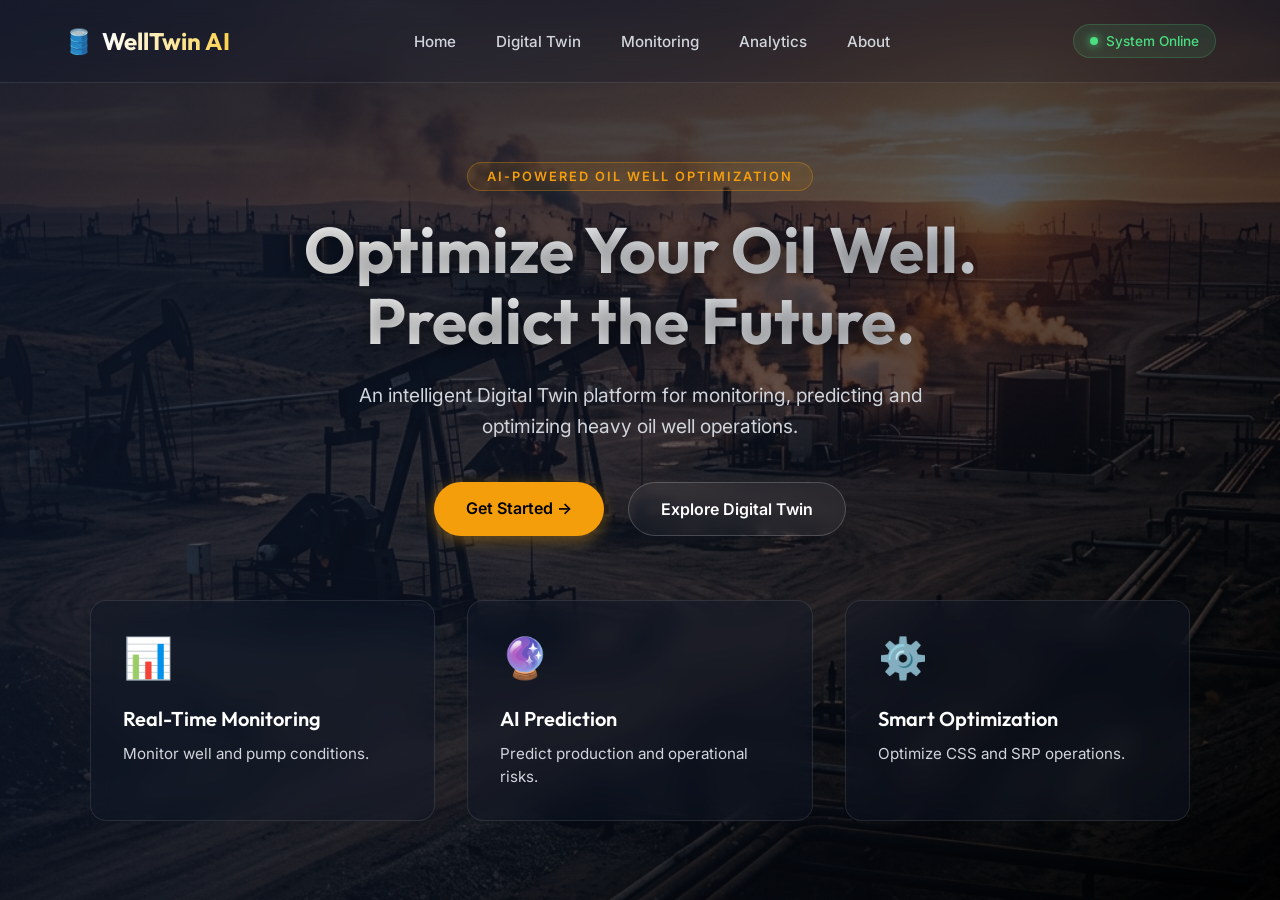
==== frontend/index.html @ 24ad2205 "Initial commit: Added frontend prototype pages for WellTwin AI" ====
<!DOCTYPE html>
<html lang="en">
<head>
    <meta charset="UTF-8">
    <meta name="viewport" content="width=device-width, initial-scale=1.0">
    <meta name="description" content="WellTwin AI - AI-powered Oil Well Digital Twin platform for heavy oil well optimization.">
    <title>WellTwin AI - AI-Powered Oil Well Optimization</title>
    <link rel="stylesheet" href="style.css">
    <!-- Google Fonts -->
    <link href="https://fonts.googleapis.com/css2?family=Outfit:wght@300;400;500;600;700&family=Inter:wght@400;500&display=swap" rel="stylesheet">
</head>
<body>
    <div class="overlay"></div>
    
    <nav class="navbar">
        <div class="logo">🛢️ <span>WellTwin AI</span></div>
        <ul class="nav-links">
            <li><a href="#">Home</a></li>
            <li><a href="#">Digital Twin</a></li>
            <li><a href="#">Monitoring</a></li>
            <li><a href="#">Analytics</a></li>
            <li><a href="#">About</a></li>
        </ul>
        <div class="system-status">
            <span class="status-dot"></span>
            System Online
        </div>
        <div class="hamburger">
            <span></span>
            <span></span>
            <span></span>
        </div>
    </nav>

    <main class="hero-section">
        <div class="hero-content">
            <div class="label">AI-POWERED OIL WELL OPTIMIZATION</div>
            <h1>Optimize Your Oil Well.<br>Predict the Future.</h1>
            <p class="subtitle">An intelligent Digital Twin platform for monitoring, predicting and optimizing heavy oil well operations.</p>
            
            <div class="cta-buttons">
                <a href="/dashboard.html" class="btn btn-primary">Get Started &rarr;</a>
                <a href="#explore" class="btn btn-secondary">Explore Digital Twin</a>
            </div>
        </div>

        <div class="features-container">
            <div class="feature-card">
                <div class="icon">📊</div>
                <h3>Real-Time Monitoring</h3>
                <p>Monitor well and pump conditions.</p>
            </div>
            
            <div class="feature-card">
                <div class="icon">🔮</div>
                <h3>AI Prediction</h3>
                <p>Predict production and operational risks.</p>
            </div>
            
            <div class="feature-card">
                <div class="icon">⚙️</div>
                <h3>Smart Optimization</h3>
                <p>Optimize CSS and SRP operations.</p>
            </div>
        </div>
    </main>
</body>
</html>
---- frontend/style.css ----
/* CSS Reset & Variables */
:root {
    --primary: #f59e0b; /* Warm sunset accent */
    --primary-hover: #d97706;
    --text-main: #ffffff;
    --text-muted: #d1d5db;
    --bg-dark: #0f172a;
    --card-bg: rgba(15, 23, 42, 0.4);
    --card-border: rgba(255, 255, 255, 0.1);
    --glass-blur: 12px;
}

* {
    margin: 0;
    padding: 0;
    box-sizing: border-box;
}

body {
    font-family: 'Inter', sans-serif;
    color: var(--text-main);
    background: url('bg.jpg') center/cover no-repeat fixed;
    min-height: 100vh;
    display: flex;
    flex-direction: column;
    overflow-x: hidden;
}

/* Dark transparent gradient overlay */
.overlay {
    position: fixed;
    top: 0;
    left: 0;
    width: 100%;
    height: 100%;
    background: linear-gradient(
        135deg, 
        rgba(15, 23, 42, 0.85) 0%, 
        rgba(15, 23, 42, 0.6) 50%, 
        rgba(0, 0, 0, 0.8) 100%
    );
    z-index: -1;
}

/* Navbar */
.navbar {
    display: flex;
    justify-content: space-between;
    align-items: center;
    padding: 1.5rem 5%;
    background: rgba(15, 23, 42, 0.2);
    backdrop-filter: blur(var(--glass-blur));
    -webkit-backdrop-filter: blur(var(--glass-blur));
    border-bottom: 1px solid var(--card-border);
    position: sticky;
    top: 0;
    z-index: 100;
}

.logo {
    font-family: 'Outfit', sans-serif;
    font-size: 1.5rem;
    font-weight: 700;
    display: flex;
    align-items: center;
    gap: 0.5rem;
    cursor: pointer;
}

.logo span {
    background: linear-gradient(90deg, #fff, #fcd34d);
    -webkit-background-clip: text;
    -webkit-text-fill-color: transparent;
}

.nav-links {
    display: flex;
    list-style: none;
    gap: 2.5rem;
}

.nav-links a {
    color: var(--text-muted);
    text-decoration: none;
    font-size: 0.95rem;
    font-weight: 500;
    transition: color 0.3s ease;
    position: relative;
}

.nav-links a::after {
    content: '';
    position: absolute;
    bottom: -4px;
    left: 0;
    width: 0%;
    height: 2px;
    background: var(--primary);
    transition: width 0.3s ease;
}

.nav-links a:hover {
    color: #fff;
}

.nav-links a:hover::after {
    width: 100%;
}

.system-status {
    display: flex;
    align-items: center;
    gap: 0.5rem;
    font-size: 0.85rem;
    font-weight: 500;
    color: #4ade80;
    background: rgba(74, 222, 128, 0.1);
    padding: 0.5rem 1rem;
    border-radius: 2rem;
    border: 1px solid rgba(74, 222, 128, 0.2);
}

.status-dot {
    width: 8px;
    height: 8px;
    background: #4ade80;
    border-radius: 50%;
    box-shadow: 0 0 10px #4ade80;
    animation: pulse 2s infinite;
}

@keyframes pulse {
    0% { box-shadow: 0 0 0 0 rgba(74, 222, 128, 0.7); }
    70% { box-shadow: 0 0 0 10px rgba(74, 222, 128, 0); }
    100% { box-shadow: 0 0 0 0 rgba(74, 222, 128, 0); }
}

.hamburger {
    display: none;
    flex-direction: column;
    gap: 5px;
    cursor: pointer;
}

.hamburger span {
    width: 25px;
    height: 3px;
    background: #fff;
    border-radius: 3px;
}

/* Hero Section */
.hero-section {
    flex: 1;
    display: flex;
    flex-direction: column;
    justify-content: center;
    align-items: center;
    text-align: center;
    padding: 4rem 5%;
    gap: 4rem;
}

.hero-content {
    max-width: 800px;
    animation: fadeInDown 1s ease-out;
}

.label {
    display: inline-block;
    font-size: 0.8rem;
    font-weight: 600;
    letter-spacing: 2px;
    color: var(--primary);
    text-transform: uppercase;
    margin-bottom: 1.5rem;
    padding: 0.4rem 1.2rem;
    border-radius: 2rem;
    background: rgba(245, 158, 11, 0.1);
    border: 1px solid rgba(245, 158, 11, 0.3);
}

h1 {
    font-family: 'Outfit', sans-serif;
    font-size: clamp(2.5rem, 5vw, 4.5rem);
    font-weight: 700;
    line-height: 1.1;
    margin-bottom: 1.5rem;
    background: linear-gradient(to right, #ffffff, #d1d5db);
    -webkit-background-clip: text;
    -webkit-text-fill-color: transparent;
    text-shadow: 0 4px 20px rgba(0,0,0,0.5);
}

.subtitle {
    font-size: clamp(1rem, 1.5vw, 1.25rem);
    color: var(--text-muted);
    line-height: 1.6;
    margin-bottom: 2.5rem;
    max-width: 600px;
    margin-inline: auto;
}

.cta-buttons {
    display: flex;
    gap: 1.5rem;
    justify-content: center;
    flex-wrap: wrap;
}

.btn {
    display: inline-block;
    padding: 1rem 2rem;
    border-radius: 3rem;
    font-size: 1rem;
    font-weight: 600;
    text-decoration: none;
    transition: all 0.3s ease;
    cursor: pointer;
}

.btn-primary {
    background: var(--primary);
    color: #000;
    box-shadow: 0 4px 15px rgba(245, 158, 11, 0.4);
}

.btn-primary:hover {
    background: var(--primary-hover);
    transform: translateY(-2px);
    box-shadow: 0 6px 20px rgba(245, 158, 11, 0.6);
}

.btn-secondary {
    background: rgba(255, 255, 255, 0.05);
    color: #fff;
    border: 1px solid rgba(255, 255, 255, 0.2);
    backdrop-filter: blur(5px);
}

.btn-secondary:hover {
    background: rgba(255, 255, 255, 0.1);
    border-color: rgba(255, 255, 255, 0.4);
    transform: translateY(-2px);
}

/* Cards Section */
.features-container {
    display: grid;
    grid-template-columns: repeat(auto-fit, minmax(280px, 1fr));
    gap: 2rem;
    width: 100%;
    max-width: 1100px;
    animation: fadeInUp 1s ease-out 0.3s backwards;
}

.feature-card {
    background: var(--card-bg);
    border: 1px solid var(--card-border);
    border-radius: 1rem;
    padding: 2rem;
    text-align: left;
    backdrop-filter: blur(var(--glass-blur));
    -webkit-backdrop-filter: blur(var(--glass-blur));
    transition: all 0.4s ease;
    position: relative;
    overflow: hidden;
}

.feature-card::before {
    content: '';
    position: absolute;
    top: 0;
    left: -100%;
    width: 100%;
    height: 100%;
    background: linear-gradient(90deg, transparent, rgba(255,255,255,0.05), transparent);
    transition: left 0.6s ease;
}

.feature-card:hover {
    transform: translateY(-5px);
    border-color: rgba(245, 158, 11, 0.4);
    box-shadow: 0 10px 30px rgba(0,0,0,0.5), 0 0 20px rgba(245, 158, 11, 0.1);
}

.feature-card:hover::before {
    left: 100%;
}

.icon {
    font-size: 2.5rem;
    margin-bottom: 1.5rem;
}

.feature-card h3 {
    font-family: 'Outfit', sans-serif;
    font-size: 1.25rem;
    font-weight: 600;
    margin-bottom: 0.75rem;
    color: #fff;
}

.feature-card p {
    color: var(--text-muted);
    font-size: 0.95rem;
    line-height: 1.5;
}

/* Animations */
@keyframes fadeInDown {
    from { opacity: 0; transform: translateY(-30px); }
    to { opacity: 1; transform: translateY(0); }
}

@keyframes fadeInUp {
    from { opacity: 0; transform: translateY(30px); }
    to { opacity: 1; transform: translateY(0); }
}

/* Responsive */
@media (max-width: 900px) {
    .nav-links {
        display: none;
    }
    
    .hamburger {
        display: flex;
    }
    
    .features-container {
        grid-template-columns: 1fr;
        max-width: 400px;
    }
}

@media (max-width: 480px) {
    .cta-buttons {
        flex-direction: column;
    }
    
    .system-status {
        display: none;
    }
}
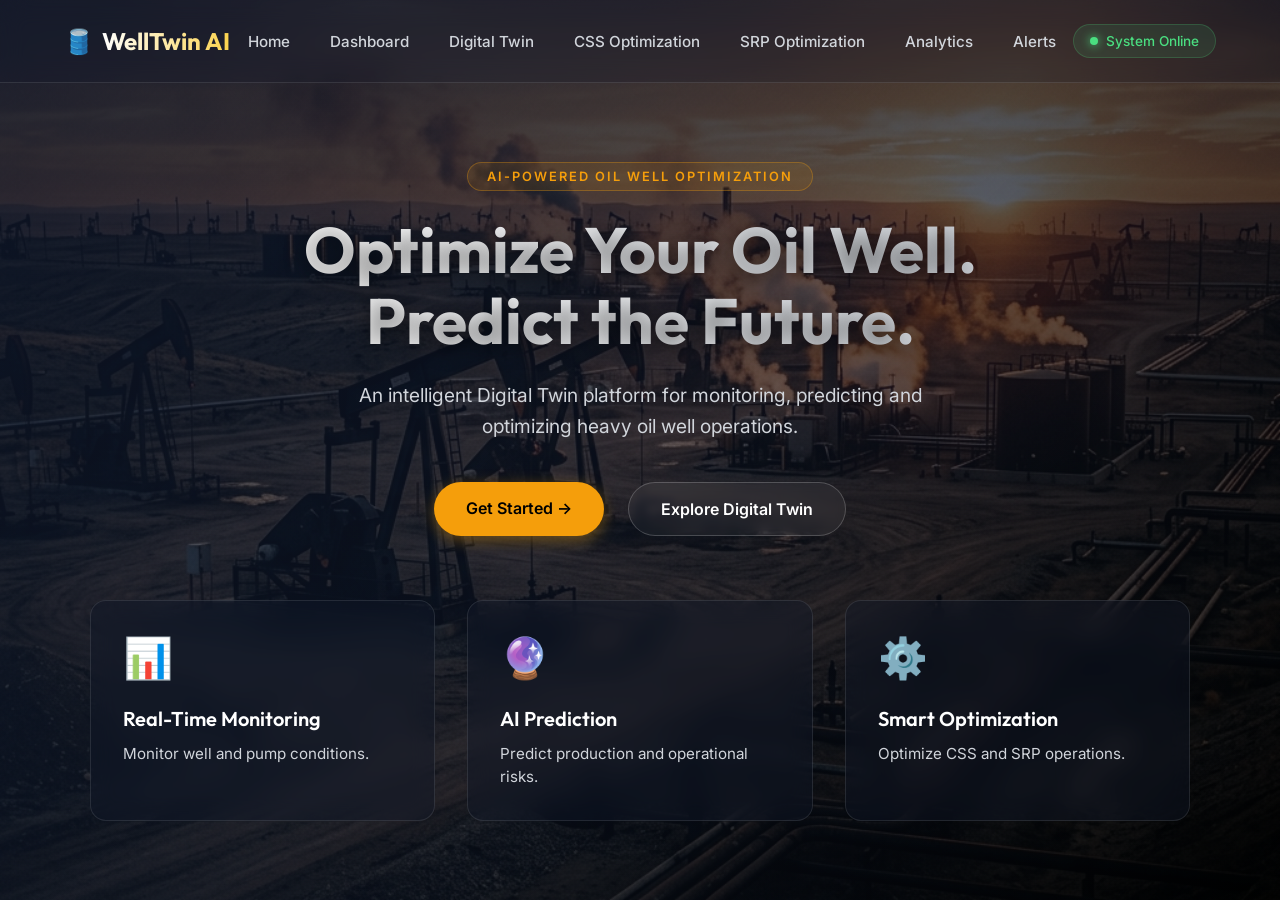
==== commit db47f3fc: "Fix navigation links across all pages" ====
--- a/frontend/index.html
+++ b/frontend/index.html
@@ -15,11 +15,13 @@
     <nav class="navbar">
         <div class="logo">🛢️ <span>WellTwin AI</span></div>
         <ul class="nav-links">
-            <li><a href="#">Home</a></li>
-            <li><a href="#">Digital Twin</a></li>
-            <li><a href="#">Monitoring</a></li>
-            <li><a href="#">Analytics</a></li>
-            <li><a href="#">About</a></li>
+            <li><a href="index.html" class="active">Home</a></li>
+            <li><a href="dashboard.html">Dashboard</a></li>
+            <li><a href="digital-twin.html">Digital Twin</a></li>
+            <li><a href="css-opt.html">CSS Optimization</a></li>
+            <li><a href="srp-opt.html">SRP Optimization</a></li>
+            <li><a href="analytics.html">Analytics</a></li>
+            <li><a href="alerts.html">Alerts</a></li>
         </ul>
         <div class="system-status">
             <span class="status-dot"></span>
